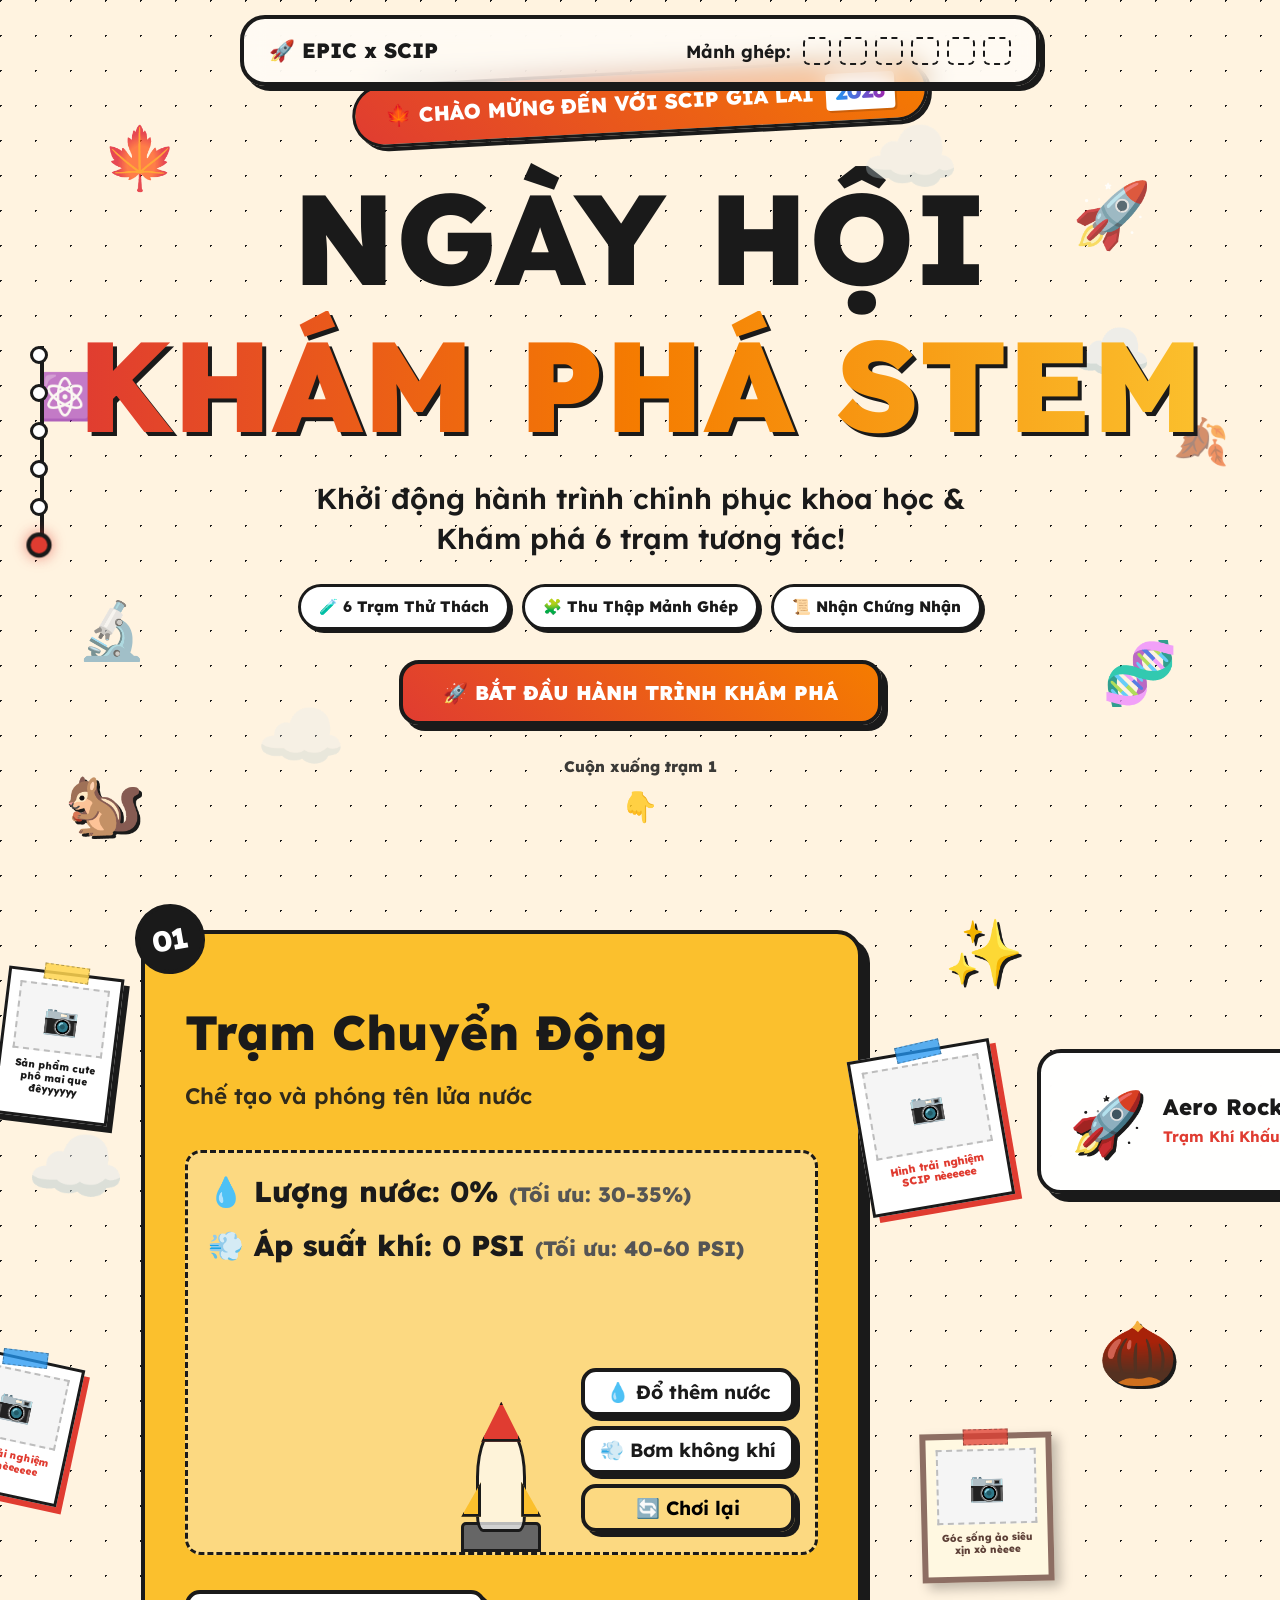
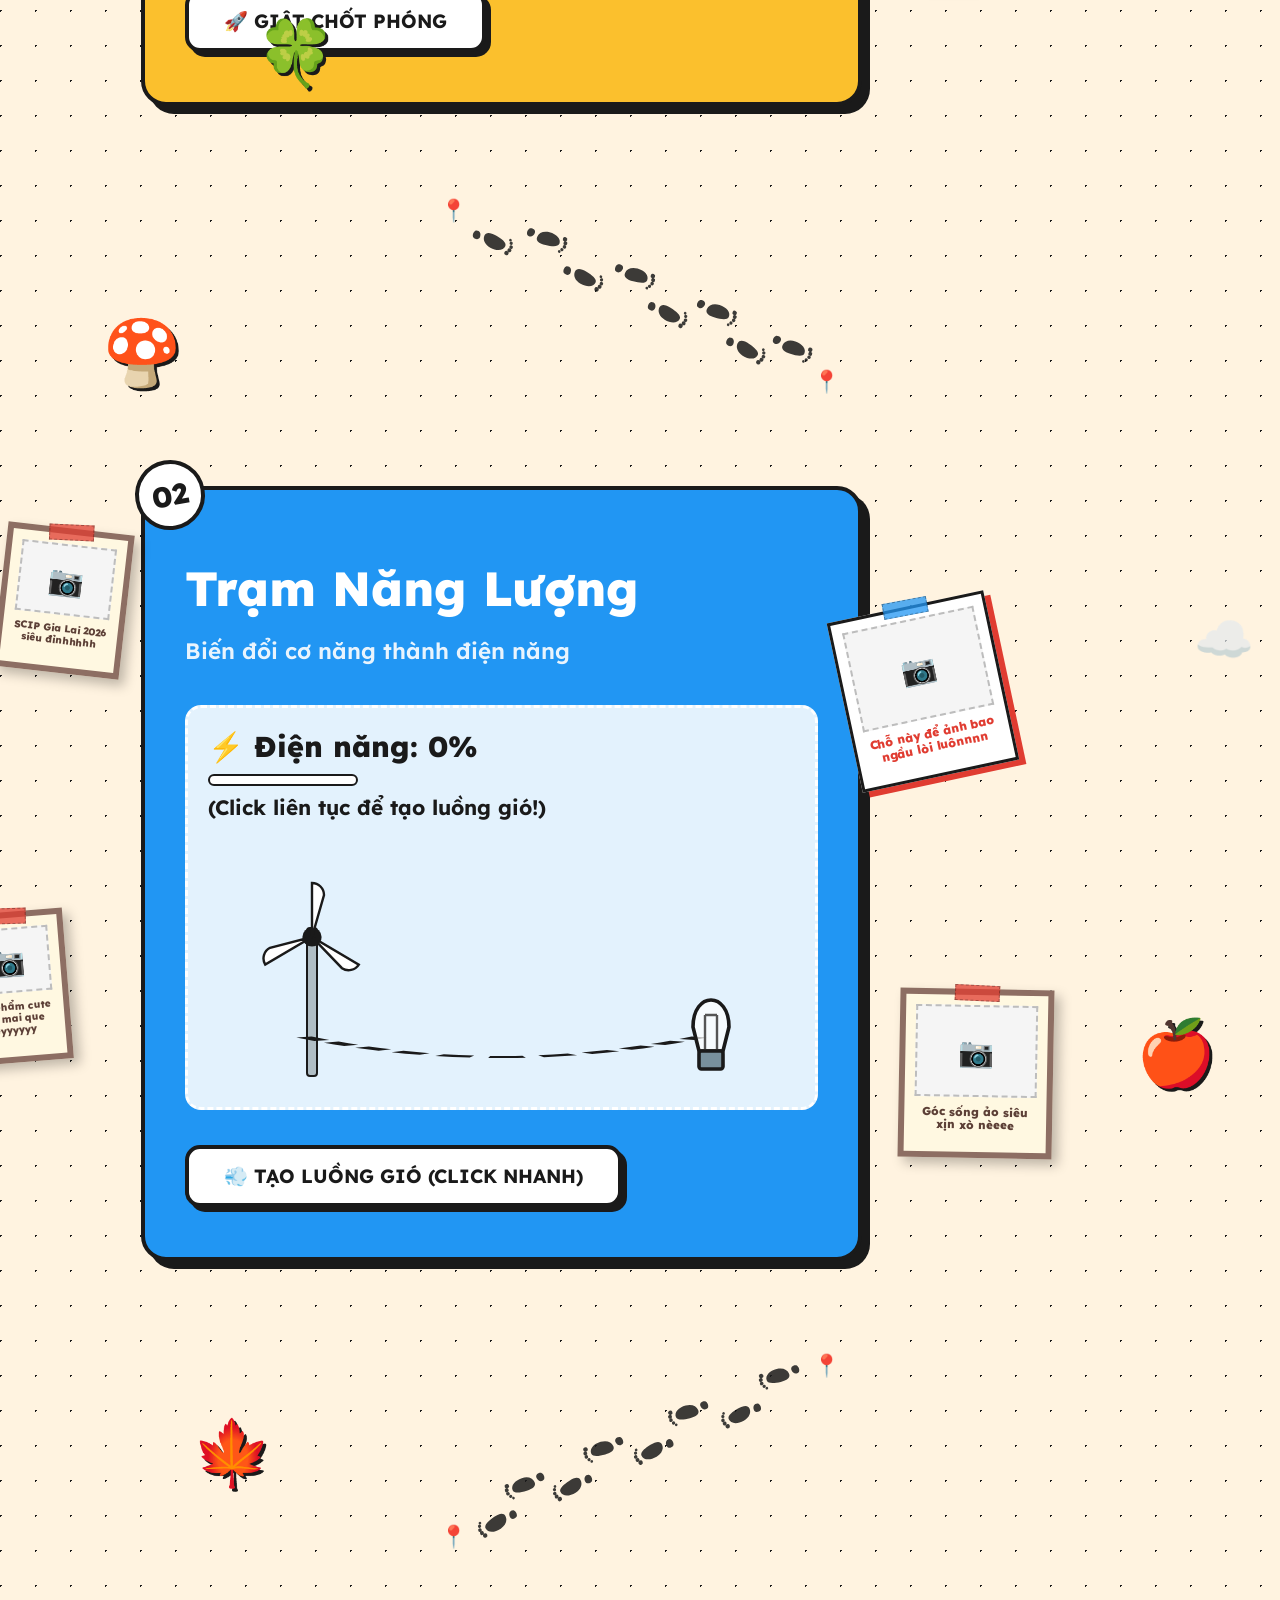
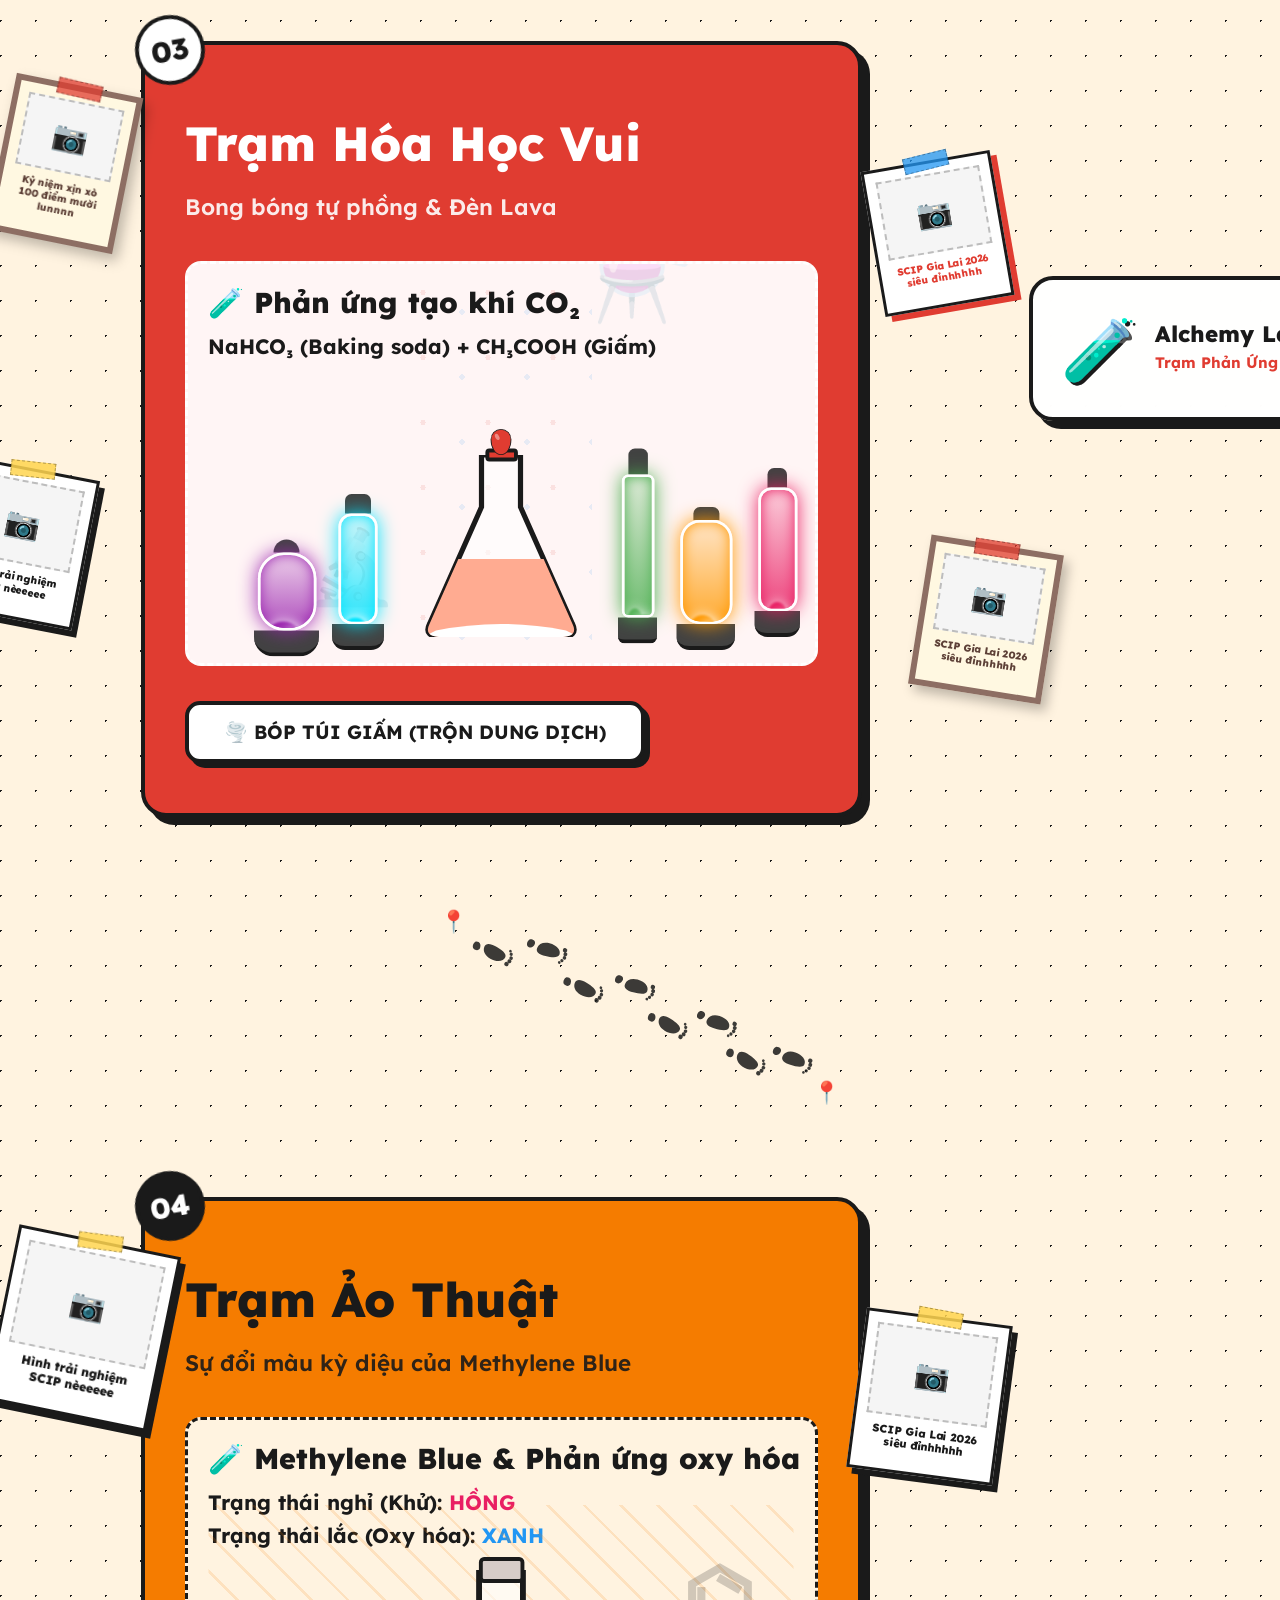
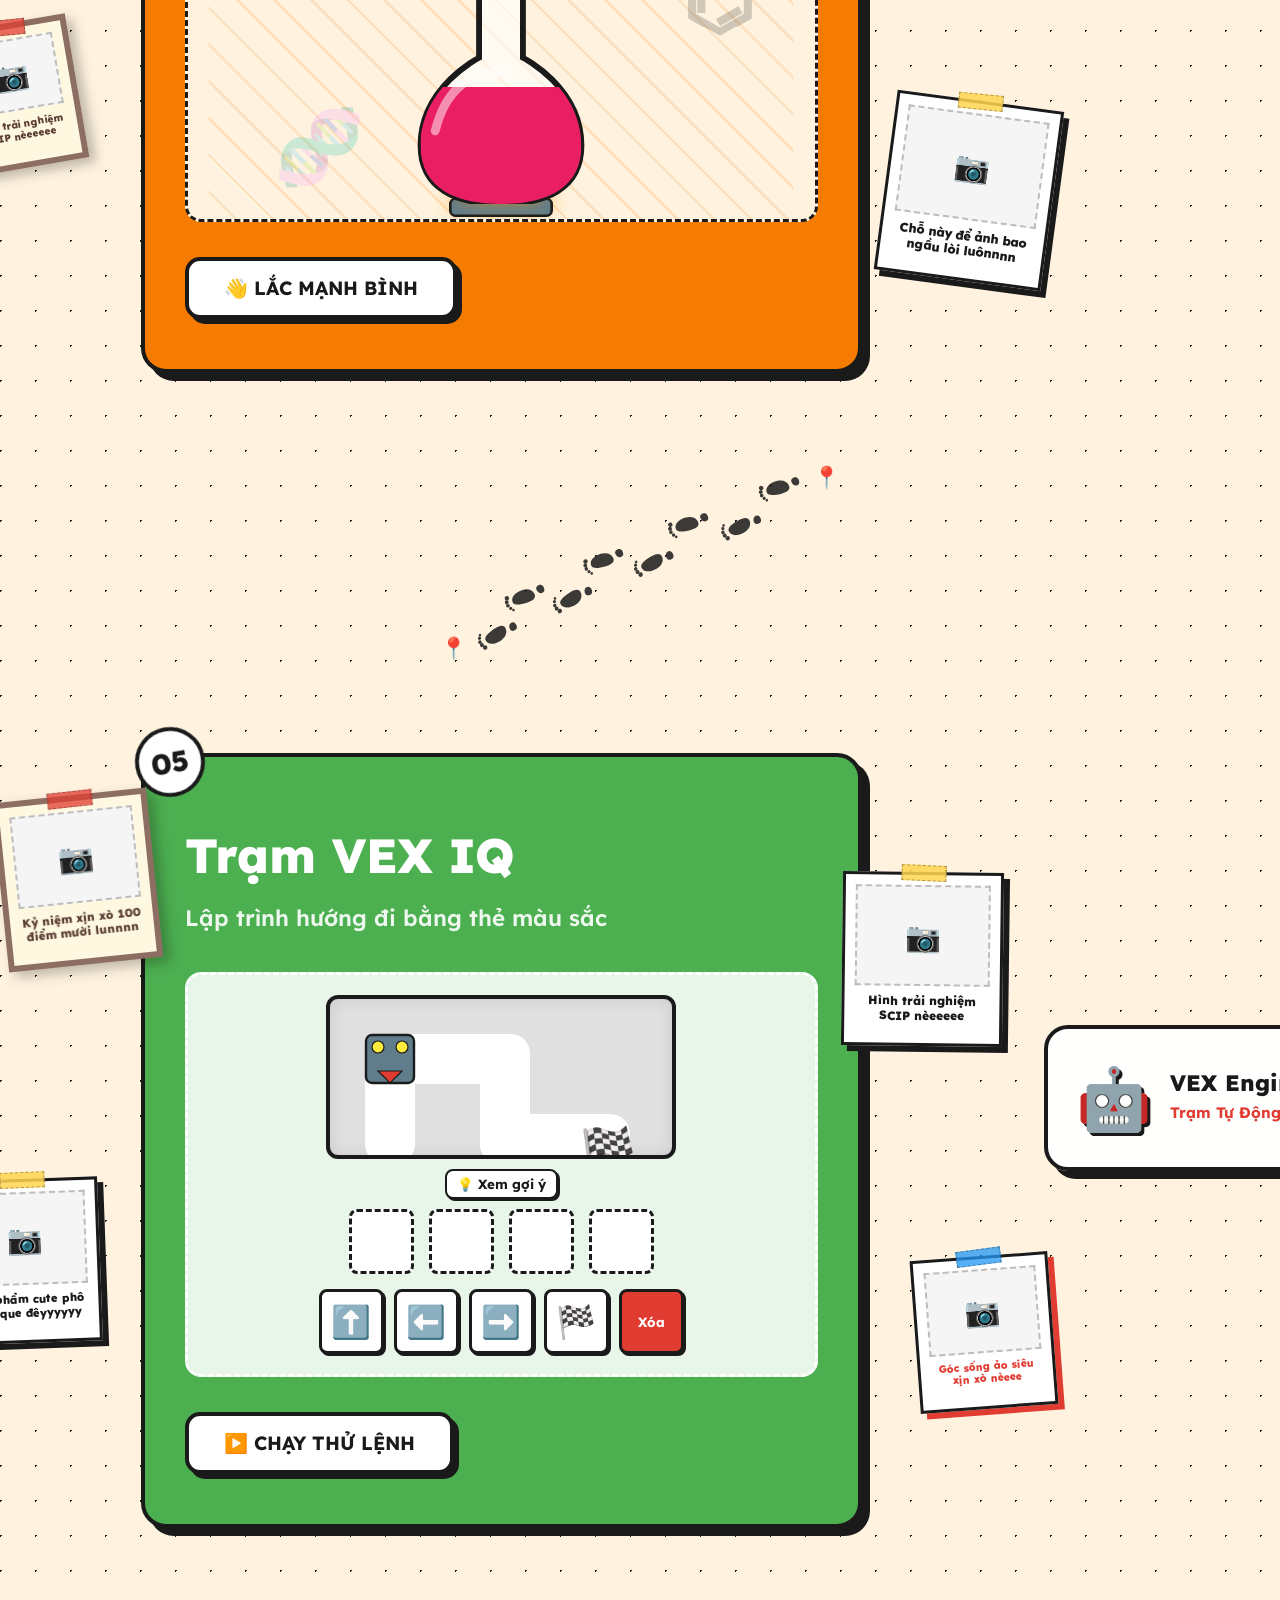
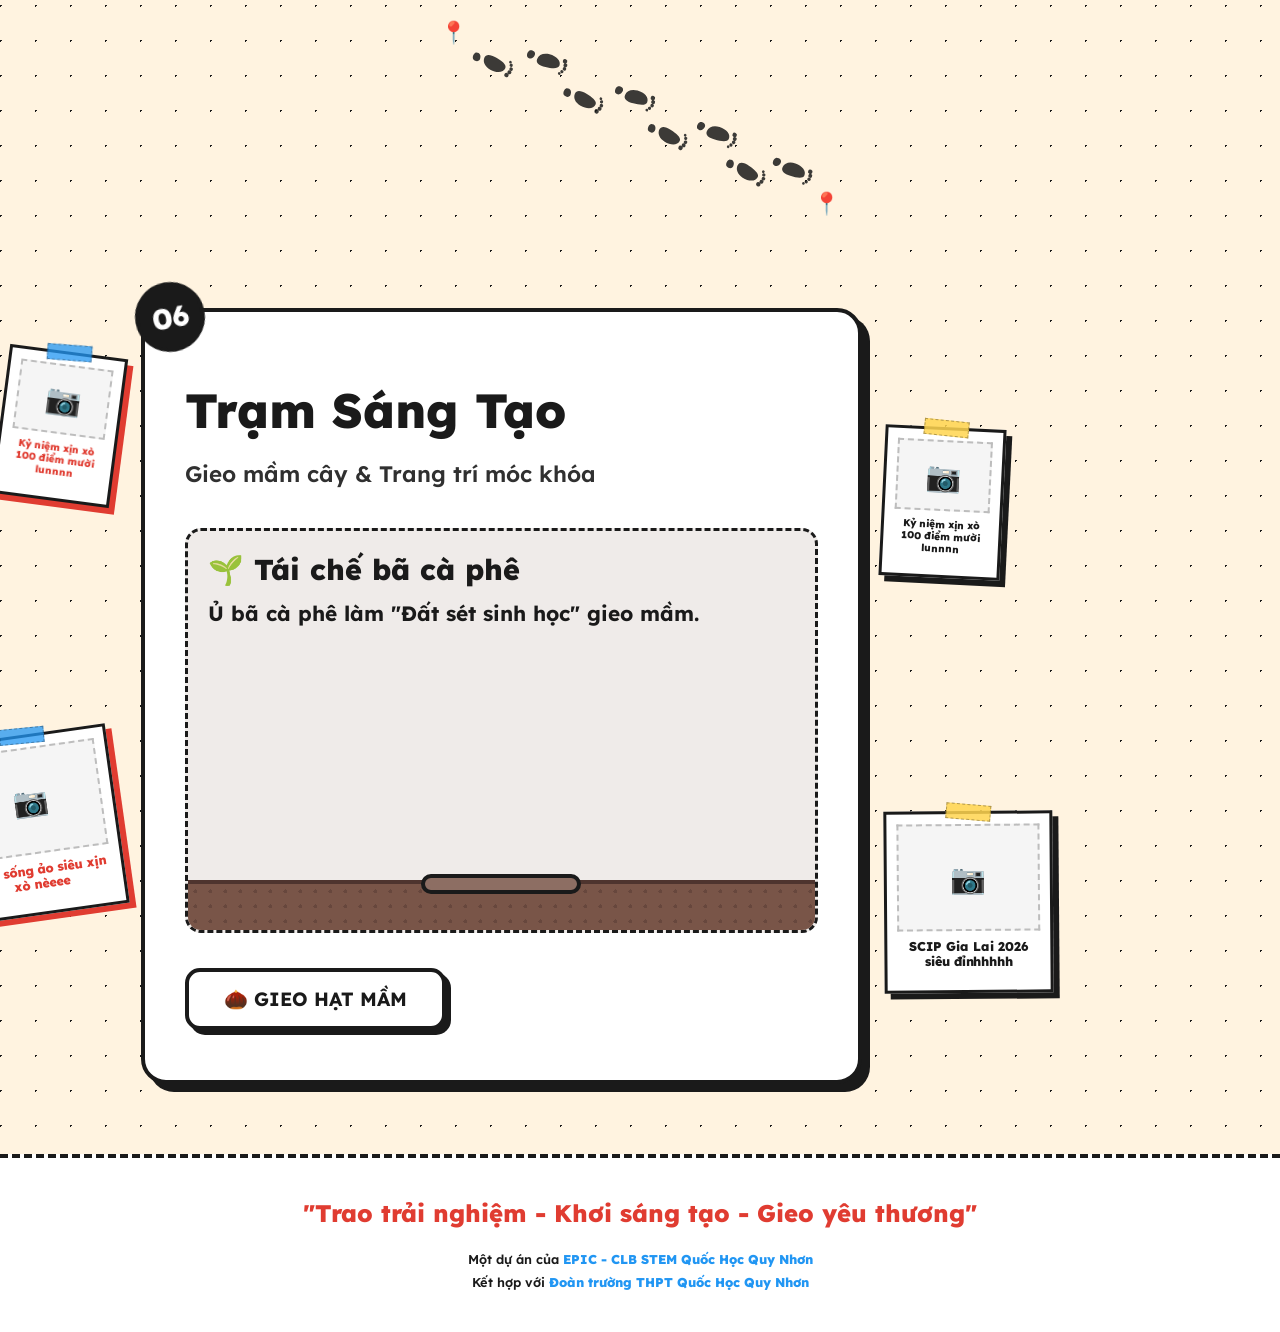
==== SCIP.html @ c88c53f8 "Create SCIP.html" ====
<!DOCTYPE html>
<html lang="vi">
<head>
    <meta charset="UTF-8">
    <meta name="viewport" content="width=device-width, initial-scale=1.0, maximum-scale=1.0, user-scalable=no">
    <title>EPIC x SCIP 2026</title>
    <link rel="icon" type="image/x-icon" href="img/epic.ico">
    
    <!-- Google Fonts: Lexend -->
    <link rel="preconnect" href="https://fonts.googleapis.com">
    <link rel="preconnect" href="https://fonts.gstatic.com" crossorigin>
    <link href="https://fonts.googleapis.com/css2?family=Lexend:wght@400;600;800&display=swap" rel="stylesheet">
    
    <!-- CSS Chính -->
    <link rel="stylesheet" href="css/style.css">
    <link rel="stylesheet" href="css/effects.css">
</head>
<body>
    <div id="leaves-container"></div>

    <!-- Easter Eggs (Parallax elements) -->
    <div class="easter-egg parallax-fast" style="top: 750px; left: 5vw;" onclick="AudioEngine.playPop()">🐿️</div>
    <div class="easter-egg parallax-slow" style="top: 1300px; right: 8vw;" onclick="AudioEngine.playPop()">🌰</div>
    <div class="easter-egg parallax-fast" style="top: 1900px; left: 8vw;" onclick="AudioEngine.playPop()">🍄</div>
    <div class="easter-egg parallax-slow" style="top: 2600px; right: 5vw;" onclick="AudioEngine.playPop()">🍎</div>
    
    <!-- New Easter Eggs -->
    <div class="easter-egg parallax-cloud" style="top: 300px; right: 10vw; font-size: 4rem; opacity: 0.6; z-index: -1;">☁️</div>
    <div class="easter-egg parallax-cloud" style="top: 1100px; left: 2vw; font-size: 5rem; opacity: 0.5; z-index: -1;">☁️</div>
    <div class="easter-egg parallax-cloud" style="top: 2200px; right: 2vw; font-size: 3rem; opacity: 0.7; z-index: -1;">☁️</div>
    <div class="easter-egg parallax-fast" style="top: 900px; right: 20vw;" onclick="AudioEngine.playPop()">✨</div>
    <div class="easter-egg parallax-slow" style="top: 1600px; left: 20vw;" onclick="AudioEngine.playPop()">🍀</div>
    <div class="easter-egg parallax-fast" style="top: 3000px; left: 15vw;" onclick="AudioEngine.playPop()">🍁</div>

    <!-- Navigation & Progress Bar -->
    <nav class="top-nav">
        <div class="logo">🚀 EPIC x SCIP</div>
        <div class="progress-container">
            <span class="progress-text">Mảnh ghép:</span>
            <div class="puzzle-slots">
                <div class="slot" id="slot-1"></div>
                <div class="slot" id="slot-2"></div>
                <div class="slot" id="slot-3"></div>
                <div class="slot" id="slot-4"></div>
                <div class="slot" id="slot-5"></div>
                <div class="slot" id="slot-6"></div>
            </div>
        </div>
    </nav>
    
    <!-- Timeline Navigation -->
    <div class="timeline-container">
        <div class="timeline-dot" id="tl-dot-1" data-label="Trạm 1: Chuyển Động" onclick="document.getElementById('station-1').scrollIntoView({behavior:'smooth'})"></div>
        <div class="timeline-dot" id="tl-dot-2" data-label="Trạm 2: Điện Năng" onclick="document.getElementById('station-2').scrollIntoView({behavior:'smooth'})"></div>
        <div class="timeline-dot" id="tl-dot-3" data-label="Trạm 3: Hóa Học" onclick="document.getElementById('station-3').scrollIntoView({behavior:'smooth'})"></div>
        <div class="timeline-dot" id="tl-dot-4" data-label="Trạm 4: Ảo Thuật" onclick="document.getElementById('station-4').scrollIntoView({behavior:'smooth'})"></div>
        <div class="timeline-dot" id="tl-dot-5" data-label="Trạm 5: VEX IQ" onclick="document.getElementById('station-5').scrollIntoView({behavior:'smooth'})"></div>
        <div class="timeline-dot" id="tl-dot-6" data-label="Trạm 6: Sáng Tạo" onclick="document.getElementById('station-6').scrollIntoView({behavior:'smooth'})"></div>
    </div>

    <!-- Hero Section -->
    <header class="hero" style="position: relative; overflow: hidden;">
        <!-- Đồ trang trí Mùa Thu & STEM lơ lửng xung quanh -->
        <div class="parallax-slow" style="position: absolute; top: 12%; left: 8%; font-size: 3.8rem; opacity: 0.75;">🍁</div>
        <div class="parallax-fast" style="position: absolute; top: 18%; right: 10%; font-size: 4rem; opacity: 0.85;">🚀</div>
        <div class="parallax-bounce" style="position: absolute; bottom: 25%; left: 6%; font-size: 3.5rem; opacity: 0.75;">🔬</div>
        <div class="parallax-drift" style="position: absolute; bottom: 20%; right: 8%; font-size: 3.8rem; opacity: 0.8;">🧬</div>
        <div class="parallax-fast" style="position: absolute; top: 40%; left: 3%; font-size: 2.8rem; opacity: 0.7;">⚛️</div>
        <div class="parallax-slow" style="position: absolute; top: 45%; right: 4%; font-size: 2.8rem; opacity: 0.7;">🍂</div>
        <div class="parallax-cloud" style="position: absolute; top: 10%; right: 25%; font-size: 5rem; opacity: 0.35;">☁️</div>
        <div class="parallax-cloud" style="position: absolute; bottom: 12%; left: 20%; font-size: 4.5rem; opacity: 0.3;">☁️</div>

        <!-- Badge SCIP 2026 -->
        <div class="hero-badge">🍁 CHÀO MỪNG ĐẾN VỚI SCIP GIA LAI <span style="background: #FFF; padding: 2px 10px; border-radius: 4px; box-shadow: 2px 2px 0 rgba(0,0,0,0.15); display: inline-block; margin-left: 5px;"><span class="text-gradient-blue-purple" style="font-weight: 900;">2026</span></span></div>
        
        <!-- Tiêu đề nổi bật -->
        <h1>NGÀY HỘI<br><span class="text-orange">KHÁM PHÁ STEM</span></h1>
        
        <p class="hero-subtitle">Khởi động hành trình chinh phục khoa học & Khám phá 6 trạm tương tác!</p>

        <!-- Thẻ tính năng nổi bật (Chips) -->
        <div class="hero-features">
            <div class="feature-chip">🧪 6 Trạm Thử Thách</div>
            <div class="feature-chip">🧩 Thu Thập Mảnh Ghép</div>
            <div class="feature-chip">📜 Nhận Chứng Nhận</div>
        </div>

        <!-- Nút CTA Bắt Đầu Hành Trình -->
        <button class="btn-hero-start" onclick="document.getElementById('station-1').scrollIntoView({behavior:'smooth'})">
            🚀 BẮT ĐẦU HÀNH TRÌNH KHÁM PHÁ
        </button>

        <!-- Chỉ báo cuộn xuống -->
        <div class="scroll-indicator" onclick="document.getElementById('station-1').scrollIntoView({behavior:'smooth'})">
            <span>Cuộn xuống trạm 1</span>
            <div class="bounce-arrow">👇</div>
        </div>
    </header>

    <!-- Bản đồ hành trình 6 trạm -->
    <main class="map-container">
        
        <!-- Trạm 1 -->
        <section class="station card bg-yellow" id="station-1">
            <div class="station-number">01</div>
            <h2>Trạm Chuyển Động</h2>
            <p>Chế tạo và phóng tên lửa nước</p>
            <div class="simulation-placeholder">
                <span class="placeholder-text">[Đồ họa mô phỏng Tên lửa nước sẽ nằm ở đây]</span>
            </div>
            <button class="btn btn-primary">Phóng tên lửa</button>
        </section>

        <!-- Dấu chân người bước đi chéo (Trạm 1 Trái -> Trạm 2 Phải) -->
        <div class="footprint-trail">
            <svg class="footprint-svg-trail" viewBox="0 0 400 130" width="100%" height="100%">
                <!-- Left & Right Footprints winding L -> R -->
                <g transform="translate(60, 15) rotate(35)"><path d="M 0,-8 C -4,-8 -6,-3 -5,3 C -4,8 -1,11 3,11 C 6,11 6,6 5,1 Z M 0,14 C -3,14 -4,16 -2,19 C 0,21 3,21 5,19 Z" fill="#1A1A1A" opacity="0.85"/></g>
                <g transform="translate(95, 25) rotate(40)"><path d="M 0,-8 C -3,-8 -3,-4 -5,1 C -6,6 -6,11 -3,11 C 1,11 4,8 5,3 Z M 0,14 C -4,14 -6,16 -5,19 C -3,21 0,21 2,19 Z" fill="#1A1A1A" opacity="0.85"/></g>
                <g transform="translate(130, 38) rotate(45)"><path d="M 0,-8 C -4,-8 -6,-3 -5,3 C -4,8 -1,11 3,11 C 6,11 6,6 5,1 Z M 0,14 C -3,14 -4,16 -2,19 C 0,21 3,21 5,19 Z" fill="#1A1A1A" opacity="0.85"/></g>
                <g transform="translate(165, 52) rotate(40)"><path d="M 0,-8 C -3,-8 -3,-4 -5,1 C -6,6 -6,11 -3,11 C 1,11 4,8 5,3 Z M 0,14 C -4,14 -6,16 -5,19 C -3,21 0,21 2,19 Z" fill="#1A1A1A" opacity="0.85"/></g>
                <g transform="translate(200, 68) rotate(30)"><path d="M 0,-8 C -4,-8 -6,-3 -5,3 C -4,8 -1,11 3,11 C 6,11 6,6 5,1 Z M 0,14 C -3,14 -4,16 -2,19 C 0,21 3,21 5,19 Z" fill="#1A1A1A" opacity="0.85"/></g>
                <g transform="translate(235, 82) rotate(25)"><path d="M 0,-8 C -3,-8 -3,-4 -5,1 C -6,6 -6,11 -3,11 C 1,11 4,8 5,3 Z M 0,14 C -4,14 -6,16 -5,19 C -3,21 0,21 2,19 Z" fill="#1A1A1A" opacity="0.85"/></g>
                <g transform="translate(270, 95) rotate(35)"><path d="M 0,-8 C -4,-8 -6,-3 -5,3 C -4,8 -1,11 3,11 C 6,11 6,6 5,1 Z M 0,14 C -3,14 -4,16 -2,19 C 0,21 3,21 5,19 Z" fill="#1A1A1A" opacity="0.85"/></g>
                <g transform="translate(305, 108) rotate(40)"><path d="M 0,-8 C -3,-8 -3,-4 -5,1 C -6,6 -6,11 -3,11 C 1,11 4,8 5,3 Z M 0,14 C -4,14 -6,16 -5,19 C -3,21 0,21 2,19 Z" fill="#1A1A1A" opacity="0.85"/></g>
                <g transform="translate(340, 118) rotate(35)"><path d="M 0,-8 C -4,-8 -6,-3 -5,3 C -4,8 -1,11 3,11 C 6,11 6,6 5,1 Z M 0,14 C -3,14 -4,16 -2,19 C 0,21 3,21 5,19 Z" fill="#1A1A1A" opacity="0.85"/></g>
            </svg>
        </div>

        <!-- Trạm 2: Cơ năng -> Điện năng -->
        <section class="station card bg-blue" id="station-2">
            <div class="station-number">02</div>
            <h2>Trạm Năng Lượng</h2>
            <p>Biến đổi cơ năng thành điện năng</p>
            <div class="simulation-placeholder">
                <span class="placeholder-text">[Mô phỏng: Thổi gió (Mic/Click) -> Quay cánh quạt -> Sáng LED]</span>
            </div>
            <button class="btn btn-primary">Tạo luồng gió</button>
        </section>

        <!-- Dấu chân người bước đi chéo (Trạm 2 Phải -> Trạm 3 Trái) -->
        <div class="footprint-trail">
            <svg class="footprint-svg-trail" viewBox="0 0 400 130" width="100%" height="100%">
                <!-- Left & Right Footprints winding R -> L -->
                <g transform="translate(340, 15) rotate(-35)"><path d="M 0,-8 C -3,-8 -3,-4 -5,1 C -6,6 -6,11 -3,11 C 1,11 4,8 5,3 Z M 0,14 C -4,14 -6,16 -5,19 C -3,21 0,21 2,19 Z" fill="#1A1A1A" opacity="0.85"/></g>
                <g transform="translate(305, 25) rotate(-40)"><path d="M 0,-8 C -4,-8 -6,-3 -5,3 C -4,8 -1,11 3,11 C 6,11 6,6 5,1 Z M 0,14 C -3,14 -4,16 -2,19 C 0,21 3,21 5,19 Z" fill="#1A1A1A" opacity="0.85"/></g>
                <g transform="translate(270, 38) rotate(-45)"><path d="M 0,-8 C -3,-8 -3,-4 -5,1 C -6,6 -6,11 -3,11 C 1,11 4,8 5,3 Z M 0,14 C -4,14 -6,16 -5,19 C -3,21 0,21 2,19 Z" fill="#1A1A1A" opacity="0.85"/></g>
                <g transform="translate(235, 52) rotate(-40)"><path d="M 0,-8 C -4,-8 -6,-3 -5,3 C -4,8 -1,11 3,11 C 6,11 6,6 5,1 Z M 0,14 C -3,14 -4,16 -2,19 C 0,21 3,21 5,19 Z" fill="#1A1A1A" opacity="0.85"/></g>
                <g transform="translate(200, 68) rotate(-30)"><path d="M 0,-8 C -3,-8 -3,-4 -5,1 C -6,6 -6,11 -3,11 C 1,11 4,8 5,3 Z M 0,14 C -4,14 -6,16 -5,19 C -3,21 0,21 2,19 Z" fill="#1A1A1A" opacity="0.85"/></g>
                <g transform="translate(165, 82) rotate(-25)"><path d="M 0,-8 C -4,-8 -6,-3 -5,3 C -4,8 -1,11 3,11 C 6,11 6,6 5,1 Z M 0,14 C -3,14 -4,16 -2,19 C 0,21 3,21 5,19 Z" fill="#1A1A1A" opacity="0.85"/></g>
                <g transform="translate(130, 95) rotate(-35)"><path d="M 0,-8 C -3,-8 -3,-4 -5,1 C -6,6 -6,11 -3,11 C 1,11 4,8 5,3 Z M 0,14 C -4,14 -6,16 -5,19 C -3,21 0,21 2,19 Z" fill="#1A1A1A" opacity="0.85"/></g>
                <g transform="translate(95, 108) rotate(-40)"><path d="M 0,-8 C -4,-8 -6,-3 -5,3 C -4,8 -1,11 3,11 C 6,11 6,6 5,1 Z M 0,14 C -3,14 -4,16 -2,19 C 0,21 3,21 5,19 Z" fill="#1A1A1A" opacity="0.85"/></g>
                <g transform="translate(60, 118) rotate(-35)"><path d="M 0,-8 C -3,-8 -3,-4 -5,1 C -6,6 -6,11 -3,11 C 1,11 4,8 5,3 Z M 0,14 C -4,14 -6,16 -5,19 C -3,21 0,21 2,19 Z" fill="#1A1A1A" opacity="0.85"/></g>
            </svg>
        </div>

        <!-- Trạm 3: Baking Soda + CH3COOH -->
        <section class="station card bg-red" id="station-3">
            <div class="station-number">03</div>
            <h2>Trạm Hóa Học Vui</h2>
            <p>Bong bóng tự phồng & Đèn Lava</p>
            <div class="simulation-placeholder">
                <span class="placeholder-text">[Đồ họa mô phỏng Chai giấm & Baking Soda]</span>
            </div>
            <button class="btn btn-primary">Trộn dung dịch</button>
        </section>

        <!-- Dấu chân người bước đi chéo (Trạm 3 Trái -> Trạm 4 Phải) -->
        <div class="footprint-trail">
            <svg class="footprint-svg-trail" viewBox="0 0 400 130" width="100%" height="100%">
                <g transform="translate(60, 15) rotate(35)"><path d="M 0,-8 C -4,-8 -6,-3 -5,3 C -4,8 -1,11 3,11 C 6,11 6,6 5,1 Z M 0,14 C -3,14 -4,16 -2,19 C 0,21 3,21 5,19 Z" fill="#1A1A1A" opacity="0.85"/></g>
                <g transform="translate(95, 25) rotate(40)"><path d="M 0,-8 C -3,-8 -3,-4 -5,1 C -6,6 -6,11 -3,11 C 1,11 4,8 5,3 Z M 0,14 C -4,14 -6,16 -5,19 C -3,21 0,21 2,19 Z" fill="#1A1A1A" opacity="0.85"/></g>
                <g transform="translate(130, 38) rotate(45)"><path d="M 0,-8 C -4,-8 -6,-3 -5,3 C -4,8 -1,11 3,11 C 6,11 6,6 5,1 Z M 0,14 C -3,14 -4,16 -2,19 C 0,21 3,21 5,19 Z" fill="#1A1A1A" opacity="0.85"/></g>
                <g transform="translate(165, 52) rotate(40)"><path d="M 0,-8 C -3,-8 -3,-4 -5,1 C -6,6 -6,11 -3,11 C 1,11 4,8 5,3 Z M 0,14 C -4,14 -6,16 -5,19 C -3,21 0,21 2,19 Z" fill="#1A1A1A" opacity="0.85"/></g>
                <g transform="translate(200, 68) rotate(30)"><path d="M 0,-8 C -4,-8 -6,-3 -5,3 C -4,8 -1,11 3,11 C 6,11 6,6 5,1 Z M 0,14 C -3,14 -4,16 -2,19 C 0,21 3,21 5,19 Z" fill="#1A1A1A" opacity="0.85"/></g>
                <g transform="translate(235, 82) rotate(25)"><path d="M 0,-8 C -3,-8 -3,-4 -5,1 C -6,6 -6,11 -3,11 C 1,11 4,8 5,3 Z M 0,14 C -4,14 -6,16 -5,19 C -3,21 0,21 2,19 Z" fill="#1A1A1A" opacity="0.85"/></g>
                <g transform="translate(270, 95) rotate(35)"><path d="M 0,-8 C -4,-8 -6,-3 -5,3 C -4,8 -1,11 3,11 C 6,11 6,6 5,1 Z M 0,14 C -3,14 -4,16 -2,19 C 0,21 3,21 5,19 Z" fill="#1A1A1A" opacity="0.85"/></g>
                <g transform="translate(305, 108) rotate(40)"><path d="M 0,-8 C -3,-8 -3,-4 -5,1 C -6,6 -6,11 -3,11 C 1,11 4,8 5,3 Z M 0,14 C -4,14 -6,16 -5,19 C -3,21 0,21 2,19 Z" fill="#1A1A1A" opacity="0.85"/></g>
                <g transform="translate(340, 118) rotate(35)"><path d="M 0,-8 C -4,-8 -6,-3 -5,3 C -4,8 -1,11 3,11 C 6,11 6,6 5,1 Z M 0,14 C -3,14 -4,16 -2,19 C 0,21 3,21 5,19 Z" fill="#1A1A1A" opacity="0.85"/></g>
            </svg>
        </div>

        <!-- Trạm 4: Methylene Blue -->
        <section class="station card bg-orange" id="station-4">
            <div class="station-number">04</div>
            <h2>Trạm Ảo Thuật</h2>
            <p>Sự đổi màu kỳ diệu của Methylene Blue</p>
            <div class="simulation-placeholder">
                <span class="placeholder-text">[Đồ họa mô phỏng Bình cầu lắc đổi màu]</span>
            </div>
            <button class="btn btn-primary">Lắc bình nghiệm</button>
        </section>

        <!-- Dấu chân người bước đi uốn lượn liên tục (FootprintEngine) -->
        <div class="footprint-trail" id="trail-2"></div>

        <!-- Trạm 5: VEX IQ -->
        <section class="station card bg-green" id="station-5">
            <div class="station-number">05</div>
            <h2>Trạm VEX IQ</h2>
            <p>Lập trình hướng đi bằng thẻ màu sắc</p>
            <div class="simulation-placeholder">
                <span class="placeholder-text">[Mô phỏng bảng mạch: Kéo thả thẻ Đỏ, Vàng, Xanh điều khiển Robot]</span>
            </div>
            <button class="btn btn-primary">Chạy thử lệnh</button>
        </section>

        <!-- Dấu chân người bước đi uốn lượn liên tục (FootprintEngine) -->
        <div class="footprint-trail" id="trail-1"></div>

        <!-- Trạm 6 -->
        <section class="station card bg-white" id="station-6">
            <div class="station-number">06</div>
            <h2>Trạm Sáng Tạo</h2>
            <p>Gieo mầm cây & Trang trí móc khóa</p>
            <div class="simulation-placeholder">
                <span class="placeholder-text">[Đồ họa mô phỏng Đất & Hạt mầm]</span>
            </div>
            <button class="btn btn-primary">Gieo mầm</button>
        </section>

    </main>

    <!-- Footer -->
    <footer>
        <h2 class="slogan">"Trao trải nghiệm - Khơi sáng tạo - Gieo yêu thương"</h2>
        <p style="margin-bottom: 2px;">Một dự án của <a href="https://www.facebook.com/makeitepic.qhqn" target="_blank">EPIC - CLB STEM Quốc Học Quy Nhơn</a></p>
        <p style="margin-top: 2px;">Kết hợp với <a href="https://www.facebook.com/DoantruongQuocHocQN" target="_blank">Đoàn trường THPT Quốc Học Quy Nhơn</a></p>
    </footer>

    <!-- Modal Nhập tên (hiện trước khi xem chứng nhận) -->
    <div id="name-input-modal" class="modal hidden">
        <div class="modal-content">
            <h2 style="font-size: 2.5rem; color: var(--red); margin-bottom: 20px;">🎉 CHÚC MỪNG! 🎉</h2>
            <p style="font-size: 1.2rem; margin-bottom: 30px; color: var(--white);">Bạn đã hoàn thành xuất sắc 6 trạm thử thách Khoa học!<br>Nhập họ tên để nhận chứng nhận của bạn nhé.</p>

            <form id="name-input-form">
                <input
                    type="text"
                    id="participant-name-input"
                    class="name-input"
                    placeholder="Nhập họ và tên của bạn..."
                    maxlength="60"
                    autocomplete="off"
                    required
                >
                <p id="name-input-error" class="name-input-error hidden">Vui lòng nhập tên của bạn trước khi tiếp tục.</p>
                <button type="submit" class="btn btn-primary" style="margin-top: 20px;">✨ NHẬN CHỨNG NHẬN</button>
            </form>
        </div>
    </div>

    <!-- Modal Chứng nhận -->
    <div id="cert-modal" class="modal hidden">
        <div class="modal-content">
            <h2 style="font-size: 2.5rem; color: var(--red); margin-bottom: 20px;">🎉 CHÚC MỪNG! 🎉</h2>
            <p style="font-size: 1.2rem; margin-bottom: 30px; color: var(--white);">Bạn đã hoàn thành xuất sắc 6 trạm thử thách Khoa học!</p>
            
            <div style="margin-bottom: 30px;">
                <img id="cert-img" src="img/cert_template.png" alt="Chứng nhận" style="max-width: 100%; border-radius: 8px; border: 4px solid var(--border-color); box-shadow: 4px 4px 0 var(--border-color);">
            </div>
            
            <a id="cert-download-link" href="img/cert_template.png" download="ChungNhan_SCIP_GIALAI.png" class="btn btn-primary" style="text-decoration: none; display: inline-block;">📥 TẢI CHỨNG NHẬN</a>
        </div>
    </div>

    
    <!-- Thư viện GSAP cho Animation mượt mà -->
    <script src="https://cdnjs.cloudflare.com/ajax/libs/gsap/3.12.2/gsap.min.js"></script>
    <script src="https://cdnjs.cloudflare.com/ajax/libs/gsap/3.12.2/ScrollTrigger.min.js"></script>
    
    <!-- Các file Logic Modules -->
    <script src="js/certificate.js"></script>
    <script src="js/app.js"></script>
    <script src="js/station_1.js"></script>
    <script src="js/station_2.js"></script>
    <script src="js/station_3.js"></script>
    <script src="js/station_4.js"></script>
    <script src="js/station_5.js"></script>
    <script src="js/station_6.js"></script>
</body>
</html>
---- css/style.css ----
/* ========================================================
   SCIP STEM - Organic Neo-Brutalism Style
   Tone: Mùa Thu (Đỏ - Cam - Vàng)
   Chức năng: Cấu trúc UI cốt lõi, Grid, Typography
======================================================== */

:root {
    --bg-color: #FFF3E0;
    /* Tông ấm hơn cho mùa thu */
    --border-color: #1A1A1A;
    --red: #E03C31;
    --orange: #F57C00;
    --yellow: #FBC02D;
    --white: #FFFFFF;
    --blue: #2196F3;
    --green: #4CAF50;

    --brutal-border: 4px solid var(--border-color);
    --brutal-shadow: 8px 8px 0px var(--border-color);
    --brutal-radius: 25px;
}

* {
    box-sizing: border-box;
    margin: 0;
    padding: 0;
    font-family: 'Lexend', sans-serif;
}

html {
    scroll-snap-type: y mandatory;
    scroll-behavior: smooth;
}

html, body {
    width: 100%;
    max-width: 100%;
    overflow-x: hidden;
    position: relative;
}

body {
    background-color: var(--bg-color);
    color: var(--border-color);
    line-height: 1.6;
    background-image: radial-gradient(var(--border-color) 1px, transparent 1px);
    background-size: 35px 35px;
    background-position: -17px -17px;
    transform-origin: top center;
}

/* =========================================
   NAVIGATION & PROGRESS BAR
========================================= */
.top-nav {
    position: fixed;
    top: 15px;
    left: 50%;
    transform: translateX(-50%);
    width: 90%;
    max-width: 800px;
    /* Thu hẹp lại, chừa 2 bên */
    background: rgba(255, 255, 255, 0.6);
    backdrop-filter: blur(12px);
    -webkit-backdrop-filter: blur(12px);
    border: var(--brutal-border);
    border-radius: var(--brutal-radius);
    box-shadow: 5px 5px 0px var(--border-color);
    display: flex;
    justify-content: space-between;
    align-items: center;
    padding: 15px 25px;
    z-index: 100;
}

.logo {
    font-weight: 800;
    font-size: 1.3rem;
}

.progress-container {
    display: flex;
    align-items: center;
    gap: 12px;
}

.progress-text {
    font-weight: 700;
    font-size: 1.1rem;
    display: none;
}

@media (min-width: 600px) {
    .progress-text {
        display: block;
    }
}

.puzzle-slots {
    display: flex;
    gap: 8px;
}

.slot {
    width: 28px;
    height: 28px;
    border: 2px dashed var(--border-color);
    border-radius: 6px;
    background: transparent;
    transition: background 0.3s;
}

.slot.filled {
    border: 2px solid var(--border-color);
}
.slot:nth-child(1).filled { background: var(--yellow); }
.slot:nth-child(2).filled { background: var(--blue); }
.slot:nth-child(3).filled { background: var(--red); }
.slot:nth-child(4).filled { background: var(--orange); }
.slot:nth-child(5).filled { background: var(--green); }
.slot:nth-child(6).filled { background: var(--white); }

@keyframes pulse-flame {
    0% {
        opacity: 0.7;
        transform: scaleY(1);
    }

    100% {
        opacity: 1;
        transform: scaleY(2);
    }
}

.burner-flame {
    animation: pulse-flame 0.5s infinite alternate ease-in-out;
}

/* =========================================
   HERO SECTION
========================================= */
.hero {
    text-align: center;
    padding: 20px;
    display: flex;
    flex-direction: column;
    justify-content: center;
    align-items: center;
    min-height: 100dvh;
    scroll-snap-align: start;
}

.hero-badge {
    display: inline-block;
    background: linear-gradient(45deg, var(--red), var(--orange));
    color: var(--white);
    padding: 10px 30px;
    border-radius: 50px;
    font-weight: 800;
    font-size: clamp(1rem, 2.5vw, 1.3rem);
    margin-bottom: 30px;
    transform: rotate(-3deg);
    border: 3px solid var(--border-color);
    box-shadow: 4px 4px 0px var(--border-color);
}

.hero h1 {
    font-size: clamp(4rem, 10vw, 8rem);
    font-weight: 800;
    text-transform: uppercase;
    line-height: 1.15;
    margin-bottom: 20px;
    color: var(--border-color);
}

.text-orange {
    background: linear-gradient(90deg, var(--red), var(--orange), var(--yellow));
    -webkit-background-clip: text;
    -webkit-text-fill-color: transparent;
    filter: drop-shadow(4px 4px 0px var(--border-color));
    display: inline-block;
}

.text-gradient-blue-purple {
    background: linear-gradient(90deg, #2196F3, #9C27B0);
    -webkit-background-clip: text;
    -webkit-text-fill-color: transparent;
    font-weight: 900;
}

.hero p {
    font-size: clamp(1.2rem, 3vw, 1.8rem);
    font-weight: 600;
    color: var(--border-color);
}

.hero-subtitle {
    font-size: clamp(1.1rem, 2.2vw, 1.5rem);
    font-weight: 700;
    color: var(--border-color);
    margin-bottom: 25px;
    max-width: 650px;
    line-height: 1.4;
}

.hero-features {
    display: flex;
    gap: 12px;
    flex-wrap: wrap;
    justify-content: center;
    margin-bottom: 30px;
}

.feature-chip {
    background: #FFF;
    border: 3px solid var(--border-color);
    padding: 8px 18px;
    border-radius: 50px;
    font-weight: 800;
    font-size: 0.95rem;
    box-shadow: 3px 3px 0px var(--border-color);
    transition: transform 0.2s, background 0.2s;
    cursor: default;
}

.feature-chip:hover {
    transform: translateY(-3px) scale(1.05);
    background: var(--yellow);
}

.btn-hero-start {
    background: linear-gradient(45deg, var(--red), var(--orange));
    color: #FFF;
    border: 4px solid var(--border-color);
    padding: 16px 40px;
    font-size: 1.25rem;
    font-weight: 900;
    border-radius: 20px;
    cursor: pointer;
    box-shadow: 6px 6px 0px var(--border-color);
    transition: all 0.2s ease;
    animation: pulse-hero-btn 2.5s infinite ease-in-out;
}

.btn-hero-start:hover {
    transform: translate(-3px, -3px);
    box-shadow: 9px 9px 0px var(--border-color);
    background: linear-gradient(45deg, var(--orange), var(--red));
}

.btn-hero-start:active {
    transform: translate(3px, 3px);
    box-shadow: 2px 2px 0px var(--border-color);
}

@keyframes pulse-hero-btn {

    0%,
    100% {
        transform: scale(1);
    }

    50% {
        transform: scale(1.04);
    }
}

.scroll-indicator {
    margin-top: 30px;
    display: flex;
    flex-direction: column;
    align-items: center;
    gap: 4px;
    cursor: pointer;
    font-weight: 800;
    font-size: 0.95rem;
    color: var(--border-color);
    opacity: 0.85;
    transition: opacity 0.2s;
}

.scroll-indicator:hover {
    opacity: 1;
}

.bounce-arrow {
    font-size: 1.8rem;
    animation: bounce-down 1.5s infinite ease-in-out;
}

@keyframes bounce-down {

    0%,
    100% {
        transform: translateY(0);
    }

    50% {
        transform: translateY(8px);
    }
}

/* =========================================
   MAIN MAP & SCROLL SNAP CARDS
========================================= */
.map-container {
    max-width: 1200px;
    /* To hơn trên màn hình lớn */
    margin: 0 auto;
    padding: 30px 20px;
    display: flex;
    flex-direction: column;
    gap: 120px;
}

.card {
    border: var(--brutal-border);
    border-radius: var(--brutal-radius);
    box-shadow: var(--brutal-shadow);
    padding: 50px 40px;
    position: relative;
    transition: transform 0.2s ease;
    scroll-snap-align: center;
    scroll-margin-top: 100px;
}

.card:hover {
    transform: translate(-4px, -4px);
    box-shadow: 12px 12px 0px var(--border-color);
}

.bg-yellow {
    background-color: var(--yellow);
}

.bg-red {
    background-color: var(--red);
    color: var(--white);
}

.bg-orange {
    background-color: var(--orange);
}

.bg-white {
    background-color: var(--white);
}

.bg-blue {
    background-color: var(--blue);
    color: var(--white);
}

.bg-green {
    background-color: var(--green);
    color: var(--white);
}

.station-number {
    position: absolute;
    top: -30px;
    left: -10px;
    width: 70px;
    height: 70px;
    background: var(--border-color);
    color: var(--white);
    border-radius: 50%;
    display: flex;
    justify-content: center;
    align-items: center;
    font-size: 1.8rem;
    font-weight: 800;
    border: var(--brutal-border);
    transform: rotate(-10deg);
}

.bg-red .station-number,
.bg-blue .station-number,
.bg-green .station-number {
    background: var(--white);
    color: var(--border-color);
}

.station h2 {
    font-size: clamp(2rem, 4.5vw, 3rem);
    margin-bottom: 8px;
    margin-top: 10px;
    font-weight: 800;
}

.station p {
    font-size: clamp(1.1rem, 2.2vw, 1.4rem);
    font-weight: 600;
    opacity: 0.9;
}

.simulation-placeholder {
    background: rgba(255, 255, 255, 0.4);
    border: 3px dashed var(--border-color);
    border-radius: 16px;
    height: clamp(300px, 45vh, 450px);
    /* Co giãn theo chiều cao */
    display: flex;
    justify-content: center;
    align-items: center;
    margin: 35px 0;
    font-family: monospace;
    font-size: 1.1rem;
    font-weight: bold;
    text-align: center;
    padding: 30px;
}

.sim-text {
    font-size: clamp(1.2rem, 2.5vw, 1.8rem);
    font-weight: 800;
}

.sim-subtext {
    font-size: clamp(0.95rem, 2vw, 1.3rem);
    margin-top: 5px;
}

.bg-red .simulation-placeholder,
.bg-blue .simulation-placeholder,
.bg-green .simulation-placeholder {
    background: rgba(0, 0, 0, 0.15);
    border-color: var(--white);
    color: var(--white);
}

/* =========================================
   LAVA LAMP & BURNER (STATION 3 & 4)
========================================= */
@keyframes lava-flow {
    0% {
        transform: translateY(0) scale(1);
        opacity: 1;
    }

    50% {
        transform: translateY(-70px) scale(1.2);
        opacity: 0.8;
    }

    100% {
        transform: translateY(0) scale(1);
        opacity: 1;
    }
}

.lava-drop {
    animation: lava-flow 4s infinite ease-in-out;
}

/* =========================================
   BUTTONS
========================================= */
.btn {
    border: var(--brutal-border);
    padding: 15px 35px;
    font-size: 1.2rem;
    font-weight: 700;
    border-radius: 15px;
    cursor: pointer;
    box-shadow: 5px 5px 0px var(--border-color);
    transition: all 0.1s;
    width: 100%;
}

.btn:active {
    transform: translate(5px, 5px);
    box-shadow: 0px 0px 0px var(--border-color);
}

.btn-primary {
    background: var(--white);
    color: var(--border-color);
}

/* =========================================
   FOOTER & MODAL
========================================= */
footer {
    text-align: center;
    padding: 40px 20px 30px;
    margin-top: 40px;
    background: var(--white);
    border-top: 4px dashed var(--border-color);
    scroll-snap-align: end;
}

.slogan {
    font-size: clamp(1rem, 2vw, 1.5rem);
    color: var(--red);
    font-weight: 800;
    margin-bottom: 20px;
    line-height: 1.3;
}

footer p {
    font-size: clamp(0.6rem, 1vw, 0.8rem);
    font-weight: 600;
    margin-bottom: 10px;
}

footer a {
    color: var(--blue);
    text-decoration: none;
    font-weight: 800;
    transition: color 0.2s;
}

footer a:hover {
    color: var(--orange);
}

.modal {
    position: fixed;
    top: 0;
    left: 0;
    width: 100%;
    height: 100dvh;
    background: rgba(0, 0, 0, 0.8);
    display: flex;
    justify-content: center;
    align-items: center;
    z-index: 1000;
    backdrop-filter: blur(5px);
}

.modal.hidden {
    display: none;
}

.modal-content {
    width: 90%;
    max-width: 600px;
    text-align: center;
    padding: 40px;
}

.modal-content h2 {
    font-size: 2.5rem;
    margin-bottom: 15px;
}

.cert-image-placeholder {
    width: 100%;
    height: 350px;
    background: var(--white);
    border: var(--brutal-border);
    margin: 30px 0;
    display: flex;
    align-items: center;
    justify-content: center;
    font-family: monospace;
    font-size: 1.1rem;
    font-weight: bold;
    border-radius: 16px;
    color: var(--border-color);
}

/* =========================================
   SCROLLYTELLING TIMELINE & EASTER EGGS
========================================= */
.timeline-container {
    position: fixed;
    left: 30px;
    top: 50%;
    transform: translateY(-50%);
    display: flex;
    flex-direction: column;
    gap: 20px;
    z-index: 50;
}

.timeline-container::before {
    content: '';
    position: absolute;
    left: 10px;
    top: 0;
    bottom: 0;
    width: 4px;
    background: var(--border-color);
    z-index: -1;
}

.timeline-dot {
    width: 18px;
    height: 18px;
    background: var(--white);
    border: 3px solid var(--border-color);
    border-radius: 50%;
    transition: all 0.3s;
    position: relative;
    cursor: pointer;
}

.timeline-dot::after {
    content: attr(data-label);
    position: absolute;
    left: 30px;
    top: 50%;
    transform: translateY(-50%);
    background: var(--red);
    color: var(--white);
    padding: 4px 12px;
    border-radius: 8px;
    font-size: 0.9rem;
    white-space: nowrap;
    opacity: 0;
    pointer-events: none;
    transition: opacity 0.3s;
    font-weight: bold;
    box-shadow: 3px 3px 0px var(--border-color);
}

.timeline-dot:hover::after {
    opacity: 1;
}

.timeline-dot.active {
    background: var(--red);
    transform: scale(1.4);
    box-shadow: 0 0 10px rgba(224, 60, 49, 0.6);
}

.easter-egg {
    position: absolute;
    font-size: clamp(2rem, 5vw, 4rem);
    cursor: pointer;
    user-select: none;
    z-index: 10;
    filter: drop-shadow(3px 3px 0px var(--border-color));
}

.easter-egg:active {
    transform: scale(0.7) !important;
}

/* CSS Floating Parallax */
@keyframes float-fast {
    0% {
        transform: translateY(0px) rotate(0deg);
    }

    50% {
        transform: translateY(-30px) rotate(15deg);
    }

    100% {
        transform: translateY(0px) rotate(0deg);
    }
}

@keyframes float-slow {
    0% {
        transform: translateY(0px) rotate(0deg);
    }

    50% {
        transform: translateY(-20px) rotate(-10deg);
    }

    100% {
        transform: translateY(0px) rotate(0deg);
    }
}

@keyframes cloud-drift {
    0% {
        transform: translateX(0px);
    }

    50% {
        transform: translateX(40px);
    }

    100% {
        transform: translateX(0px);
    }
}

.parallax-fast {
    animation: float-fast 3.5s ease-in-out infinite;
}

.parallax-slow {
    animation: float-slow 6s ease-in-out infinite;
}

.parallax-cloud {
    animation: cloud-drift 8s ease-in-out infinite alternate;
    filter: none;
}

@keyframes float-bounce {

    0%,
    100% {
        transform: scale(1) rotate(0deg);
    }

    50% {
        transform: scale(1.06) rotate(5deg);
    }
}

@keyframes float-drift {

    0%,
    100% {
        transform: translateX(0px) rotate(-5deg);
    }

    50% {
        transform: translateX(15px) rotate(8deg);
    }
}

.parallax-bounce {
    animation: float-bounce 4s ease-in-out infinite;
}

.parallax-drift {
    animation: float-drift 5s ease-in-out infinite;
}

/* Footprints SVG Trail (Dấu chân người bước đi uốn lượn liên tục nối các trạm) */
.footprint-trail {
    position: relative;
    height: 140px;
    width: 100%;
    pointer-events: none;
    user-select: none;
}

.footprint-svg-trail {
    width: 100%;
    height: 100%;
    overflow: visible;
}

/* Animation cho hạt Electron hình tròn 100% không bị dẹp */
@keyframes electron-flow {
    0% {
        left: 5%;
        bottom: 30px;
        opacity: 0;
        transform: scale(0.5);
    }

    15% {
        opacity: 1;
        transform: scale(1);
    }

    50% {
        bottom: 5px;
    }

    85% {
        opacity: 1;
        transform: scale(1);
    }

    100% {
        left: 90%;
        bottom: 30px;
        opacity: 0;
        transform: scale(0.2);
    }
}

.electron-bubble {
    position: absolute;
    width: 22px;
    height: 22px;
    background: radial-gradient(circle, #FFF 20%, #FFD54F 80%);
    border: 2px solid #FFC107;
    border-radius: 50%;
    box-shadow: 0 0 10px #FFEB3B, 0 0 4px #FFF;
    display: flex;
    justify-content: center;
    align-items: center;
    font-weight: 900;
    font-size: 13px;
    color: #1A1A1A;
    animation: electron-flow 1.5s infinite linear;
}

.electron-bubble.e-1 {
    animation-delay: 0s;
}

.electron-bubble.e-2 {
    animation-delay: 0.375s;
}

.electron-bubble.e-3 {
    animation-delay: 0.75s;
}

.electron-bubble.e-4 {
    animation-delay: 1.125s;
}

/* Tối ưu hóa Responsive cho Laptop, PC, Tablet và iPhone 14 / Mobile */
@media (min-width: 1025px) {
    .map-container {
        max-width: 1150px;
    }

    .card {
        width: 65%;
    }

    .station:nth-child(odd) {
        margin-right: auto;
        margin-left: 5%;
    }

    .station:nth-child(even) {
        margin-left: auto;
        margin-right: 5%;
    }

    .btn {
        width: auto;
    }
}

@media (max-width: 1024px) and (min-width: 601px) {
    .card {
        width: 85%;
        margin: 0 auto;
    }
}

@media (max-width: 600px) {
    .top-nav {
        width: 95% !important;
        padding: 8px 12px !important;
        top: 10px !important;
    }

    .logo {
        font-size: 1.05rem !important;
    }

    .progress-text {
        display: none !important;
    }

    .puzzle-slots {
        gap: 3px !important;
    }

    .slot {
        width: 22px !important;
        height: 22px !important;
    }

    .hero {
        padding: 80px 15px 30px !important;
        min-height: auto !important;
    }

    .hero h1 {
        font-size: 2.1rem !important;
    }

    .hero-badge {
        font-size: 0.8rem !important;
        padding: 5px 12px !important;
    }

    .hero-subtitle {
        font-size: 1rem !important;
        margin-bottom: 20px !important;
    }

    .feature-chip {
        font-size: 0.8rem !important;
        padding: 6px 12px !important;
    }

    .btn-hero-start {
        padding: 14px 24px !important;
        font-size: 1rem !important;
        width: 100% !important;
    }

    .map-container {
        padding: 10px !important;
        gap: 20px !important;
    }

    .card {
        width: 100% !important;
        padding: 25px 15px 20px !important;
        border-radius: 18px !important;
    }

    .station-number {
        width: 45px !important;
        height: 45px !important;
        font-size: 1.2rem !important;
        top: -15px !important;
        left: 10px !important;
    }

    .station h2 {
        font-size: 1.6rem !important;
    }

    .station p {
        font-size: 1rem !important;
    }

    .simulation-placeholder {
        margin: 20px 0 !important;
        min-height: 380px !important;
        padding: 10px !important;
        overflow: hidden !important;
        max-width: 100% !important;
        flex-direction: column !important;
        justify-content: space-between !important;
        align-items: center !important;
    }

    /* Adaptive Scale Trạm 3 (5 đèn lava) */
    #station-3 .simulation-placeholder>div:nth-child(2) {
        transform: scale(calc(100vw / 500)) !important;
        transform-origin: bottom center !important;
    }

    /* Adaptive Scale Trạm 4 (Bình ảo thuật) */
    #s4-flask-wrapper {
        transform: scale(calc(100vw / 400)) !important;
        transform-origin: bottom center !important;
    }

    /* Adaptive Scale Trạm 5 VEX IQ Robot & Nút bấm */
    #s5-map {
        transform: scale(calc(100vw / 450)) !important;
        transform-origin: center center !important;
    }

    .s5-slot,
    .s5-color-btn,
    #s5-clear-btn {
        width: 48px !important;
        height: 48px !important;
        font-size: 1.3rem !important;
    }

    #s5-slots,
    #s5-controls {
        gap: 6px !important;
    }

    /* Ẩn huy hiệu 3D lề ngoài trên di động/tablet */
    .stem-trophy-badge {
        display: none !important;
    }

    /* Reset JS inline absolute positioning for info panels inside simulation placeholder */
    .simulation-placeholder>div[style*="top: 15px"],
    .simulation-placeholder>div[style*="top:15px"] {
        position: relative !important;
        top: 0 !important;
        left: 0 !important;
        width: 100% !important;
        text-align: center !important;
        z-index: 10 !important;
        margin-bottom: 10px !important;
    }

    .simulation-placeholder>div[style*="top: 15px"] .sim-text {
        font-size: 1rem !important;
        margin-bottom: 2px !important;
    }

    .simulation-placeholder>div[style*="top: 15px"] .sim-subtext {
        font-size: 0.85rem !important;
    }

    /* Reset JS inline absolute positioning for controls panel inside simulation placeholder */
    .simulation-placeholder>div[style*="bottom: 20px"],
    .simulation-placeholder>div[style*="bottom:20px"] {
        position: relative !important;
        bottom: 0 !important;
        right: 0 !important;
        left: 0 !important;
        width: 100% !important;
        flex-direction: row !important;
        flex-wrap: wrap !important;
        justify-content: center !important;
        gap: 5px !important;
        padding: 0 5px !important;
        z-index: 10 !important;
        margin-top: 10px !important;
    }

    .simulation-placeholder>div[style*="bottom: 20px"] button {
        padding: 6px 10px !important;
        font-size: 1rem !important;
        white-space: nowrap !important;
        flex: 1 1 auto !important;
    }

    /* Hide the footprint trails, timeline and sticky notes on mobile for cleaner look */
    .footprint-trail,
    .timeline-container,
    .empty-photo-frame {
        display: none !important;
    }
}

@media (max-width: 1199px) {
    .stem-trophy-badge {
        display: none !important;
    }
}

@media (max-width: 1024px) {
    .timeline-container {
        display: flex !important;
        left: 5px !important;
        scale: 0.65 !important;
        transform-origin: left center !important;
    }
    .timeline-dot::after {
        display: none !important;
    }
    .empty-photo-frame {
        display: block !important;
        opacity: 1 !important;
        z-index: 10 !important;
        scale: 0.45 !important;
    }
    .empty-photo-frame.frame-left {
        left: -15px !important;
        transform-origin: center left !important;
    }
    .empty-photo-frame.frame-right {
        right: -15px !important;
        transform-origin: center right !important;
    }
}

/* Touch manipulation to prevent double tap zoom */
button, .btn, .btn-primary, .s5-color-btn, #s5-clear-btn {
    touch-action: manipulation;
    -webkit-user-select: none;
    -moz-user-select: none;
    -ms-user-select: none;
    user-select: none;
    -webkit-tap-highlight-color: transparent;
    cursor: pointer;
}
---- css/effects.css ----
/* ========================================================
   SCIP STEM - Effects & Animations
   Chức năng: CSS Animations thuần, Lá rơi mùa thu, Các hiệu ứng phụ
======================================================== */

/* Hiệu ứng Môi trường (Lá rơi) */
#leaves-container {
    position: fixed;
    top: 0; left: 0; width: 100vw; height: 100vh;
    pointer-events: none; 
    z-index: 9999;
    overflow: hidden;
}

.leaf-wrapper {
    position: absolute;
    top: -50px;
    animation: fall linear forwards;
}

.leaf {
    animation: sway ease-in-out infinite alternate;
    transform-origin: center top;
}

@keyframes fall {
    0% { transform: translateY(-50px) rotate3d(1, 1, 1, 0deg); }
    100% { transform: translateY(110vh) rotate3d(1, 1, 1, 720deg); }
}

@keyframes sway {
    0% { transform: translateX(-30px) rotate(-15deg); }
    100% { transform: translateX(30px) rotate(15deg); }
}

/* Thêm các hiệu ứng nhấp nháy cho text nổi bật */
@keyframes blink-glow {
    0%, 100% { text-shadow: 0 0 5px currentColor; }
    50% { text-shadow: 0 0 20px currentColor; }
}

.highlight-glow {
    animation: blink-glow 2s infinite;
}
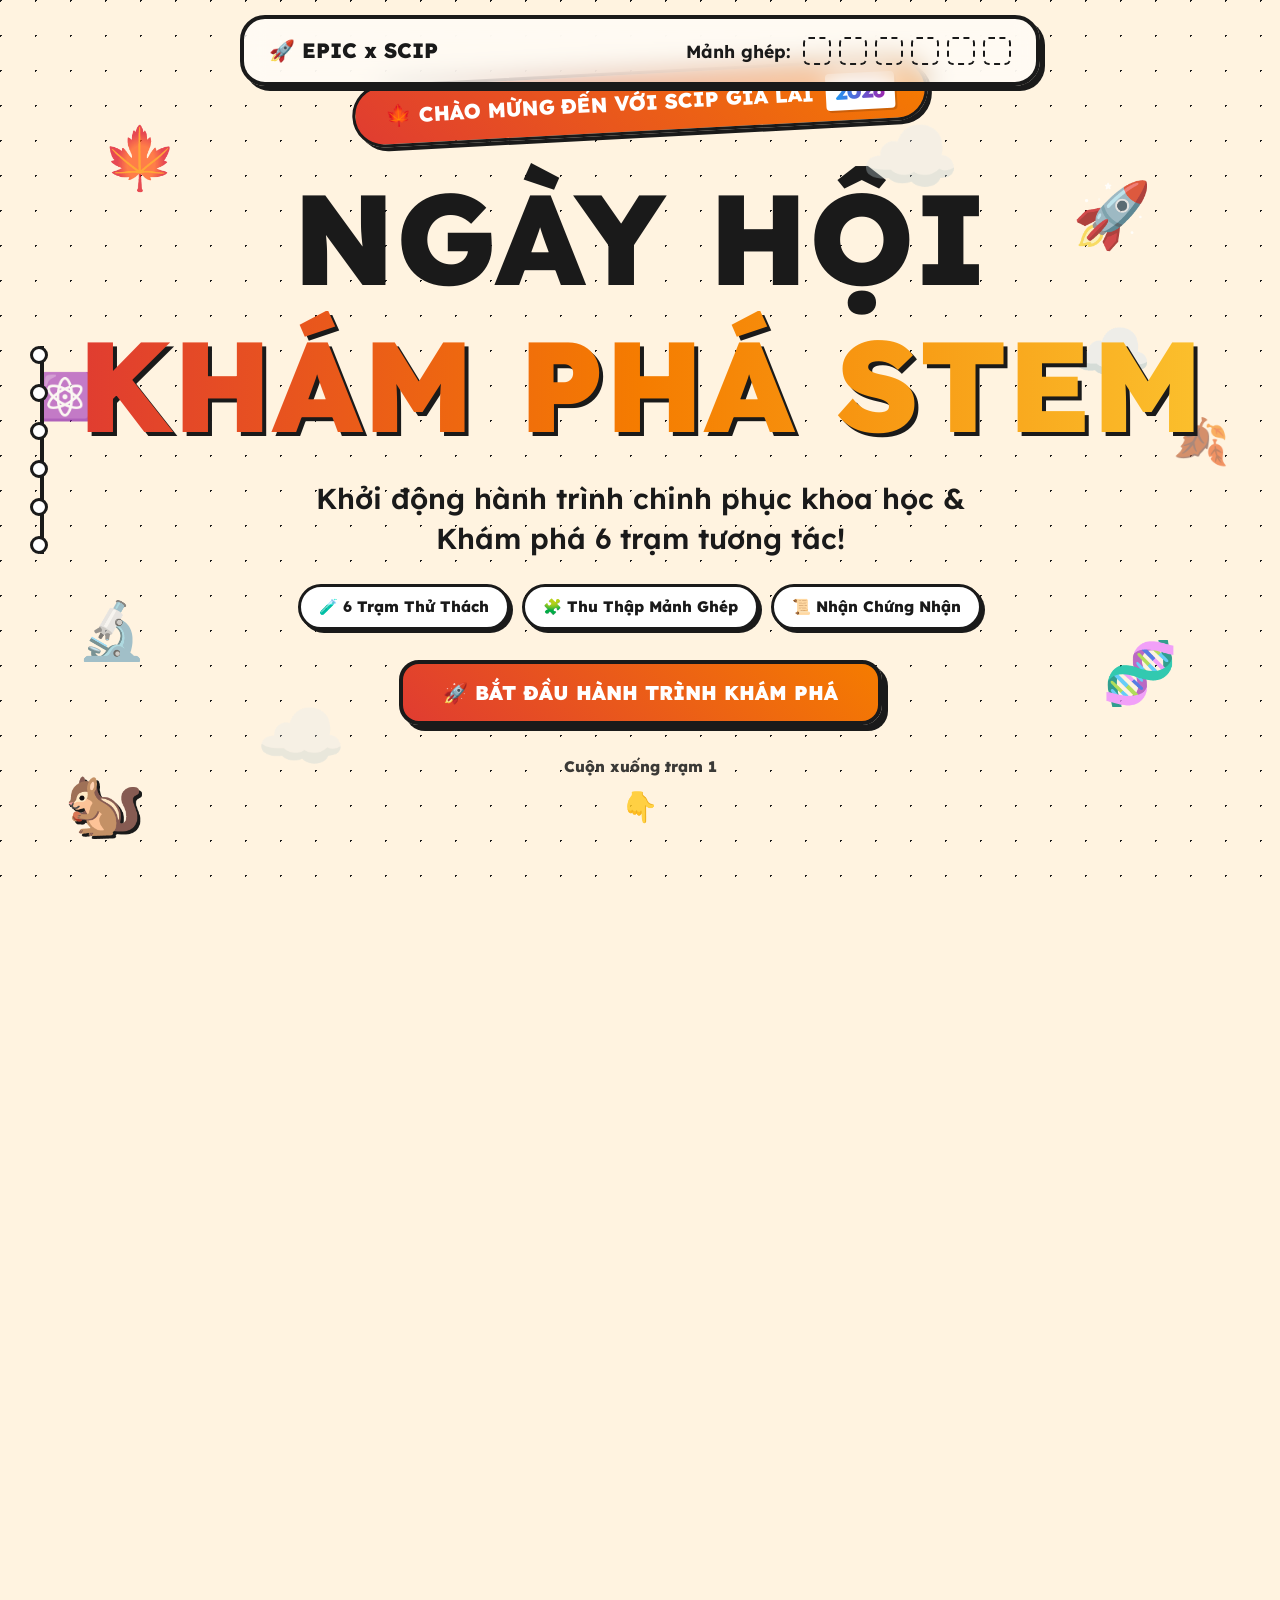
==== commit 67005c62: "Update SCIP.html" ====
--- a/SCIP.html
+++ b/SCIP.html
@@ -16,6 +16,7 @@
     <link rel="stylesheet" href="css/effects.css">
 </head>
 <body>
+    <div id="app">
     <div id="leaves-container"></div>
 
     <!-- Easter Eggs (Parallax elements) -->
@@ -227,6 +228,7 @@
         <p style="margin-bottom: 2px;">Một dự án của <a href="https://www.facebook.com/makeitepic.qhqn" target="_blank">EPIC - CLB STEM Quốc Học Quy Nhơn</a></p>
         <p style="margin-top: 2px;">Kết hợp với <a href="https://www.facebook.com/DoantruongQuocHocQN" target="_blank">Đoàn trường THPT Quốc Học Quy Nhơn</a></p>
     </footer>
+</div> <!-- End #app -->
 
     <!-- Modal Nhập tên (hiện trước khi xem chứng nhận) -->
     <div id="name-input-modal" class="modal hidden">
--- a/css/style.css
+++ b/css/style.css
@@ -27,16 +27,24 @@
     font-family: 'Lexend', sans-serif;
 }
 
-html {
-    scroll-snap-type: y mandatory;
+html, body {
+    width: 100vw;
+    height: 100svh;
+    max-width: 100vw;
+    max-height: 100svh;
+    overscroll-behavior: none; 
+    overflow: hidden;
+    position: fixed;
+}
+
+#app {
+    width: 100vw;
+    height: 100svh;
+    overflow-y: auto;
+    overflow-x: hidden;
+    scroll-snap-type: y proximity;
     scroll-behavior: smooth;
-}
-
-html, body {
-    width: 100%;
-    max-width: 100%;
-    overflow-x: hidden;
-    position: relative;
+    -webkit-overflow-scrolling: touch;
 }
 
 body {
@@ -176,6 +184,7 @@
 .text-orange {
     background: linear-gradient(90deg, var(--red), var(--orange), var(--yellow));
     -webkit-background-clip: text;
+    background-clip: text;
     -webkit-text-fill-color: transparent;
     filter: drop-shadow(4px 4px 0px var(--border-color));
     display: inline-block;
@@ -184,6 +193,7 @@
 .text-gradient-blue-purple {
     background: linear-gradient(90deg, #2196F3, #9C27B0);
     -webkit-background-clip: text;
+    background-clip: text;
     -webkit-text-fill-color: transparent;
     font-weight: 900;
 }
@@ -398,8 +408,8 @@
     background: rgba(255, 255, 255, 0.4);
     border: 3px dashed var(--border-color);
     border-radius: 16px;
-    height: clamp(300px, 45vh, 450px);
-    /* Co giãn theo chiều cao */
+    min-height: clamp(300px, 45dvh, 450px);
+    height: auto;
     display: flex;
     justify-content: center;
     align-items: center;
@@ -409,6 +419,15 @@
     font-weight: bold;
     text-align: center;
     padding: 30px;
+    contain: layout style;
+    overflow: hidden;
+    overscroll-behavior: none;
+    position: relative;
+    touch-action: pan-y;
+}
+
+#station-1 .simulation-placeholder {
+    overflow: visible !important;
 }
 
 .sim-text {
@@ -466,6 +485,7 @@
     box-shadow: 5px 5px 0px var(--border-color);
     transition: all 0.1s;
     width: 100%;
+    will-change: transform, opacity;
 }
 
 .btn:active {
@@ -921,7 +941,8 @@
 
     .simulation-placeholder {
         margin: 20px 0 !important;
-        min-height: 380px !important;
+        min-height: 400px !important;
+        height: auto !important;
         padding: 10px !important;
         overflow: hidden !important;
         max-width: 100% !important;
@@ -1029,7 +1050,7 @@
     .timeline-container {
         display: flex !important;
         left: 5px !important;
-        scale: 0.65 !important;
+        transform: scale(0.65) !important;
         transform-origin: left center !important;
     }
     .timeline-dot::after {
@@ -1039,7 +1060,7 @@
         display: block !important;
         opacity: 1 !important;
         z-index: 10 !important;
-        scale: 0.45 !important;
+        transform: scale(0.45) !important;
     }
     .empty-photo-frame.frame-left {
         left: -15px !important;
